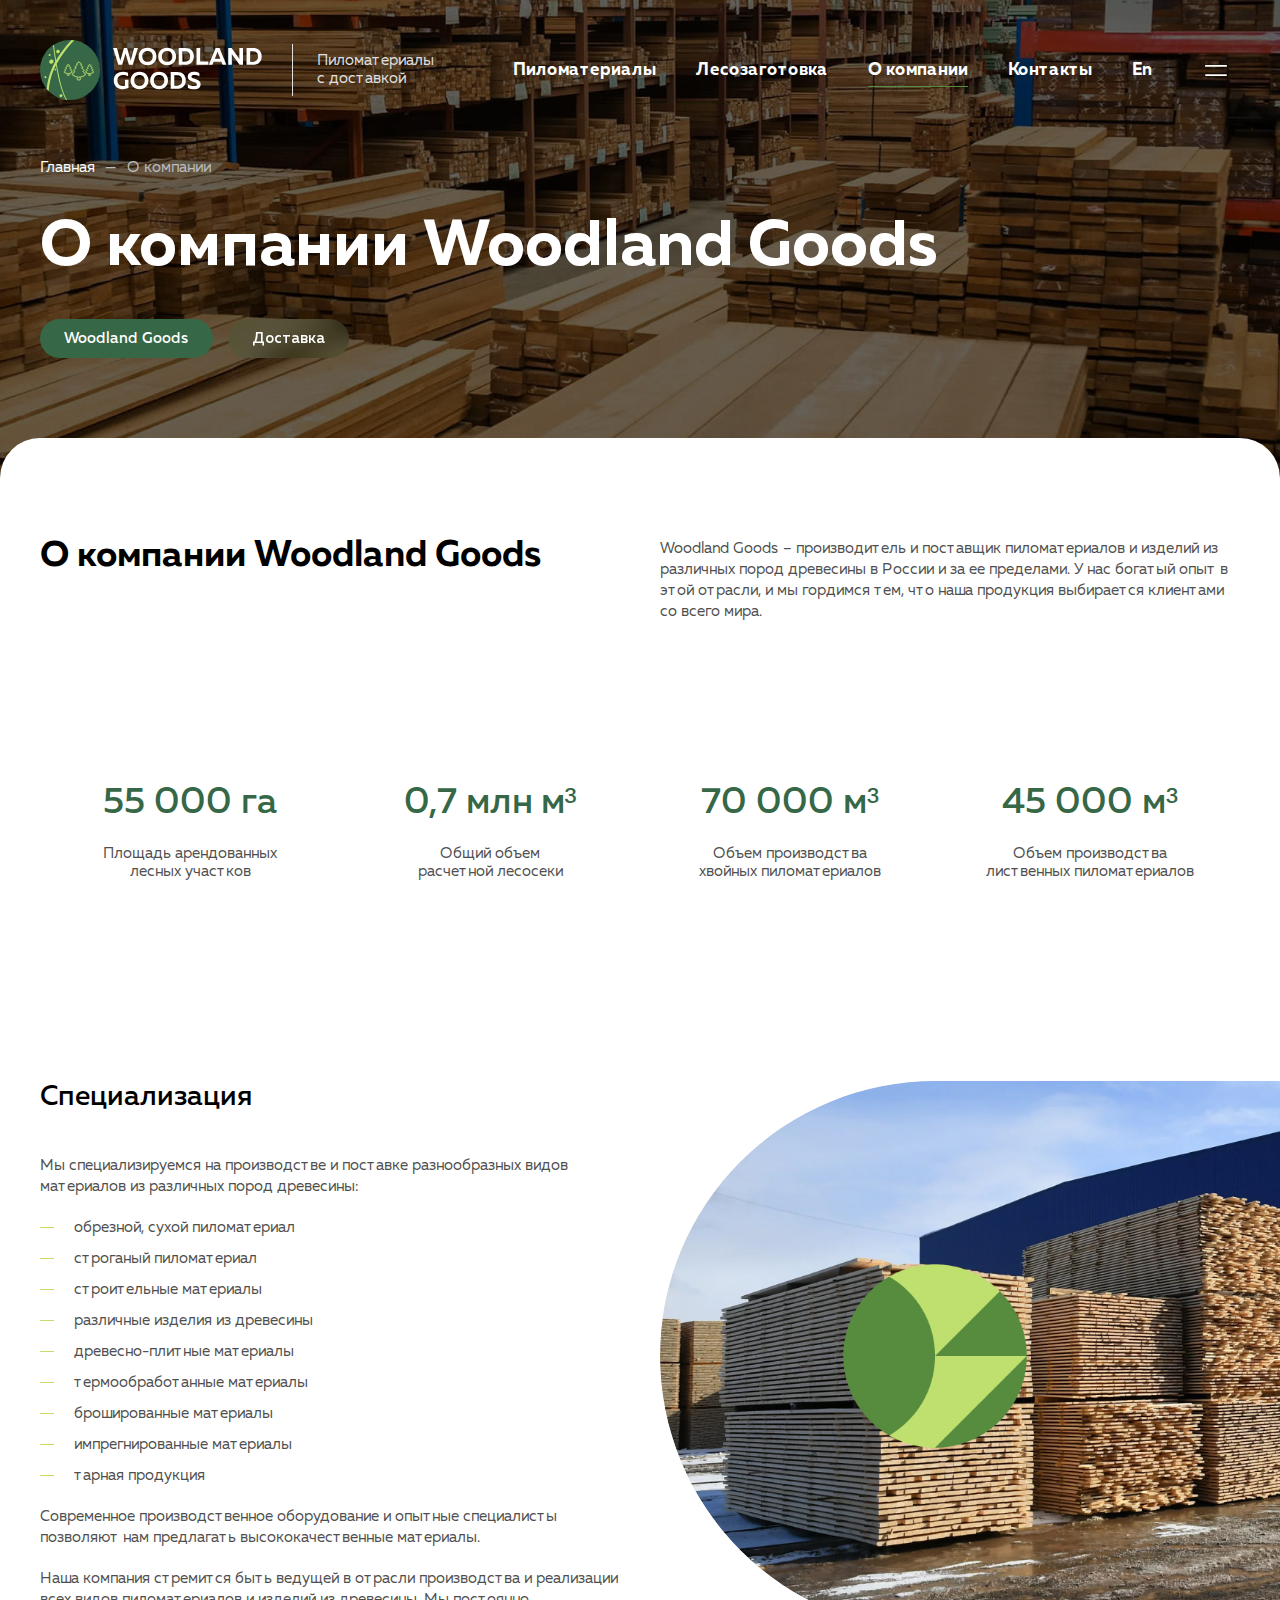
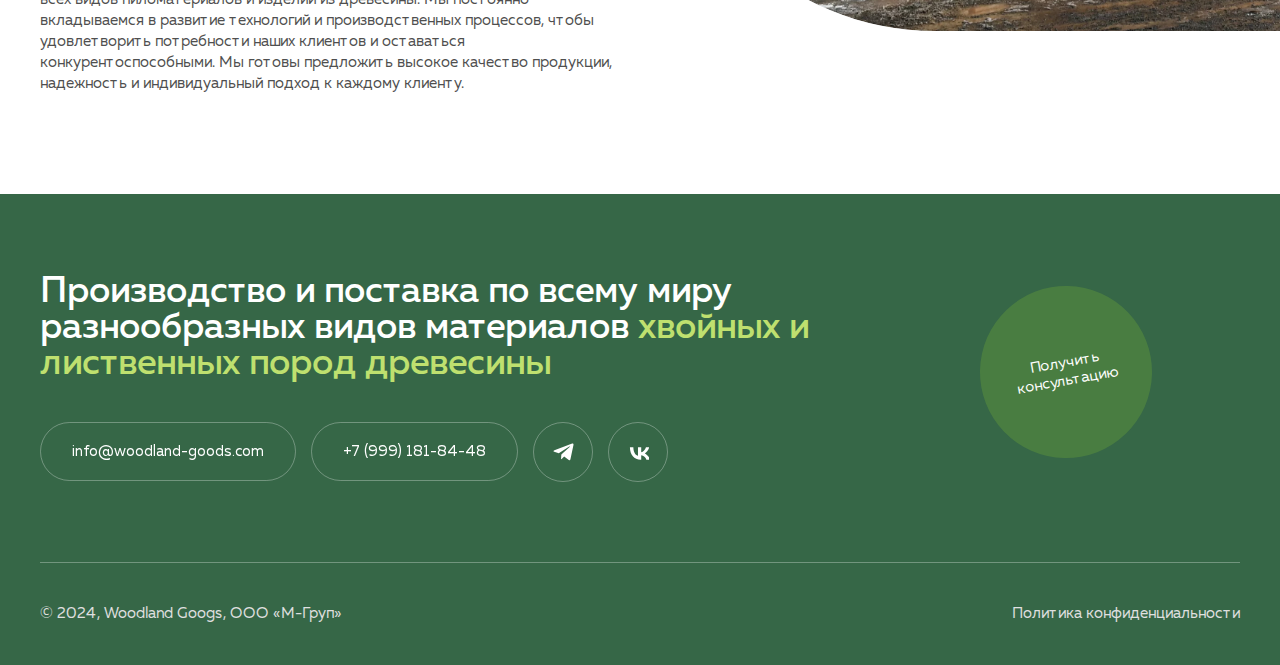
==== about.html @ 39398527 "Initial commit" ====
<!DOCTYPE html>
<html lang="ru">
	<head>
		<meta http-equiv="Content-Type" content="text/html; charset=utf-8">

		<!-- Adapting the page for mobile devices -->
		<meta name="viewport" content="width=device-width, initial-scale=1, maximum-scale=1">

		<!-- Prohibition of phone number recognition -->
		<meta name="format-detection" content="telephone=no">
		<meta name="SKYPE_TOOLBAR" content ="SKYPE_TOOLBAR_PARSER_COMPATIBLE">

		<!-- Page title -->
		<title>Заголовок страницы</title>

		<!-- Meta description -->
		<meta name="description" content="">

		<!-- Meta Keywords -->
		<meta name="keywords" content="">

		<!-- Changing the color of the mobile browser panel -->
		<meta name="msapplication-TileColor" content="#366747">
		<meta name="theme-color" content="#366747">

		<!-- Connecting style files -->
		<link rel="stylesheet" href="css/swiper-bundle.min.css" async>
		<link rel="stylesheet" href="css/swiper.css" async>
		<link rel="stylesheet" href="css/fancybox.css" async>
		<link rel="stylesheet" href="css/styles.css" async>

		<link rel="stylesheet" href="css/response_1899.css" media="print, (max-width: 1899px)" async>
		<link rel="stylesheet" href="css/response_1439.css" media="print, (max-width: 1439px)" async>
		<link rel="stylesheet" href="css/response_1279.css" media="print, (max-width: 1279px)" async>
		<link rel="stylesheet" href="css/response_1023.css" media="print, (max-width: 1023px)" async>
		<link rel="stylesheet" href="css/response_767.css" media="print, (max-width: 767px)" async>
		<link rel="stylesheet" href="css/response_479.css" media="(max-width: 479px)" async>
	</head>

	<body>
		<div class="wrap">
			<div class="main">
				<header>
					<div class="cont row">
						<a href="/" class="logo">
							<img src="images/logo.svg" alt="">
						</a>

						<div class="slogan">Пиломатериалы<br> с доставкой</div>

						<nav class="menu row">
							<div class="menu_item">
								<a href="/">Пиломатериалы</a>
							</div>

							<div class="menu_item">
								<a href="/">Лесозаготовка</a>
							</div>

							<div class="menu_item">
								<a class="active">О компании</a>
							</div>

							<div class="menu_item">
								<a href="/">Контакты</a>
							</div>
						</nav>

						<div class="langs">
							<a href="/">En</a>
						</div>

						<button class="menu_btn">
							<svg class="icon"><use xlink:href="images/sprite.svg#ic_menu"></use></svg>
						</button>
					</div>
				</header>


				<section class="sidebar_menu">
					<button class="close_btn">
						<svg class="icon"><use xlink:href="images/sprite.svg#ic_close"></use></svg>
					</button>

					<div class="scroll">
						<div class="links">
							<div><a class="active">Главная</a></div>

							<div><a href="/">Пиломатериалы</a></div>

							<div><a href="/">Лесозаготовка</a></div>

							<div><a href="/">О компании</a></div>

							<div><a href="/">Доставка</a></div>

							<div><a href="/">Контакты</a></div>
						</div>

						<div class="langs">
							<a href="/">En</a>
						</div>
					</div>
				</section>


				<section class="page_head">
					<div class="cont">
						<div class="breadcrumbs">
							<a href="/">Главная</a>

							<span class="sep">—</span>

							<span class="current">О компании</span>
						</div>

						<h1 class="page_title">О компании Woodland Goods </h1>

						<div class="links">
							<div class="swiper">
								<div class="swiper-wrapper">
									<div class="swiper-slide">
										<a class="active">Woodland Goods</a>
									</div>

									<div class="swiper-slide">
										<a href="/">Доставка</a>
									</div>
								</div>
							</div>
						</div>
					</div>

					<img src="images/tmp/bg_page_head3.jpg" alt="" class="bg" loading="lazy">
				</section>


				<section class="about_info block">
					<div class="cont">
						<div class="block_head">
							<div class="title small">О компании Woodland Goods</div>

							<div class="desc text_block big">
								<p>Woodland Goods – производитель и поставщик пиломатериалов и изделий из различных пород древесины  в России и за ее пределами. У нас богатый опыт в этой отрасли, и мы гордимся тем, что наша продукция выбирается клиентами со всего мира.</p>
							</div>
						</div>

						<div class="row">
							<div class="item">
								<div class="val">55 000 га</div>

								<div class="desc">Площадь арендованных<br> лесных участков</div>
							</div>

							<div class="item">
								<div class="val">0,7 млн м³</div>

								<div class="desc">Общий объем<br> расчетной лесосеки</div>
							</div>

							<div class="item">
								<div class="val">70 000 м³</div>

								<div class="desc">Объем производства<br> хвойных пиломатериалов</div>
							</div>

							<div class="item">
								<div class="val">45 000 м³</div>

								<div class="desc">Объем производства<br> лиственных пиломатериалов</div>
							</div>
						</div>
					</div>
				</section>


				<section class="specialization block">
					<div class="cont row">
						<div class="data">
							<div class="title">Специализация</div>

							<div class="text_block">
								<p>Мы специализируемся на производстве и поставке разнообразных видов материалов из различных пород древесины:</p>

								<ul>
									<li>обрезной, сухой пиломатериал</li>
									<li>строганый пиломатериал</li>
									<li>строительные материалы</li>
									<li>различные изделия из древесины</li>
									<li>древесно-плитные материалы</li>
									<li>термообработанные материалы</li>
									<li>брошированные материалы</li>
									<li>импрегнированные материалы</li>
									<li>тарная продукция</li>
								</ul>

								<p>Современное производственное оборудование и опытные специалисты позволяют нам предлагать высококачественные материалы.</p>

								<p>Наша компания стремится быть ведущей в отрасли производства и реализации всех видов пиломатериалов и изделий из древесины. Мы постоянно вкладываемся в развитие технологий и производственных процессов, чтобы удовлетворить потребности наших клиентов и оставаться конкурентоспособными. Мы готовы предложить высокое качество продукции, надежность и индивидуальный подход к каждому клиенту.</p>
							</div>
						</div>

						<div class="image">
							<img src="images/tmp/specialization_img.jpg" alt="" loading="lazy">
						</div>
					</div>
				</section>
			</div>


			<footer>
				<div class="cont row">
					<div class="data">
						<div class="title">Производство и поставка по всему миру разнообразных видов материалов <span>хвойных и лиственных пород древесины</span></div>

						<div class="contacts">
							<div class="email">
								<a href="mailto:info@woodland-goods.com">info@woodland-goods.com</a>
							</div>

							<div class="phone">
								<a href="tel:+7 (999) 181-84-48">+7 (999) 181-84-48</a>
							</div>

							<div class="socials">
								<a href="/" target="_blank" rel="noopener nofollow">
									<svg class="icon"><use xlink:href="images/sprite.svg#ic_telegram"></use></svg>
								</a>

								<a href="/" target="_blank" rel="noopener nofollow">
									<svg class="icon"><use xlink:href="images/sprite.svg#ic_vk"></use></svg>
								</a>
							</div>
						</div>
					</div>

					<button class="consult_btn">Получить<br> консультацию</button>

					<div class="bottom">
						<div class="copyright">&copy; 2024, Woodland Googs, ООО «М-Груп»</div>

						<div class="privacy_policy_link">
							<a href="/">Политика конфиденциальности</a>
						</div>
					</div>
				</div>
			</footer>


			<div class="overlay"></div>
		</div>


		<!-- Connecting javascript files -->
		<script src="js/jquery-3.6.3.min.js"></script>
		<script src="js/functions.js"></script>
		<script src="js/swiper-bundle.min.js"></script>
		<script src="js/fancybox.js"></script>
		<script src="js/imask.js"></script>
		<script src="js/scripts.js"></script>
	</body>
</html>
---- css/styles.css ----
/*-----------
    Fonts
-----------*/
@font-face
{
    font-family: 'Muller';
    font-weight: normal;
    font-style: normal;

    font-display: swap;
    src: url('../fonts/MullerRegular.woff2') format('woff2'),
    url('../fonts/MullerRegular.woff') format('woff'),
    url('../fonts/MullerRegular.ttf') format('truetype');
}

@font-face
{
    font-family: 'Muller';
    font-weight: 500;
    font-style: normal;

    font-display: swap;
    src: url('../fonts/MullerMedium.woff2') format('woff2'),
    url('../fonts/MullerMedium.woff') format('woff'),
    url('../fonts/MullerMedium.ttf') format('truetype');
}

@font-face
{
    font-family: 'Muller';
    font-weight: 700;
    font-style: normal;

    font-display: swap;
    src: url('../fonts/MullerBold.woff2') format('woff2'),
    url('../fonts/MullerBold.woff') format('woff'),
    url('../fonts/MullerBold.ttf') format('truetype');
}



/*------------------
    Reset styles
------------------*/
*
{
    box-sizing: border-box;
    margin: 0;
    padding: 0;

    scroll-margin-top: 24px;
}

*:before,
*:after
{
    box-sizing: border-box;
}

html
{
    -webkit-font-smoothing: antialiased;
    -moz-osx-font-smoothing: grayscale;
        -ms-text-size-adjust: 100%;
    -webkit-text-size-adjust: 100%;
}

body
{
    margin: 0;

    overscroll-behavior: none;
    -webkit-tap-highlight-color: transparent;
    -webkit-overflow-scrolling: touch;
    text-rendering: optimizeLegibility;
    text-decoration-skip: objects;
}

img
{
    border-style: none;
}

textarea
{
    overflow: auto;
}

input,
textarea,
input:active,
textarea:active,
button
{
    margin: 0;

    -webkit-border-radius: 0;
            border-radius: 0;
         outline: none transparent !important;
    box-shadow: none;

    -webkit-appearance: none;
            appearance: none;
    -moz-outline: none !important;
}

input::-webkit-outer-spin-button,
input::-webkit-inner-spin-button
{
    margin: 0;

    -webkit-appearance: none;
}

input[type=number]
{
    -moz-appearance: textfield;
}

:focus
{
    outline: 0;
}

:hover,
:active
{
    -webkit-tap-highlight-color: rgba(0, 0, 0, 0);
    -webkit-touch-callout: none;
}


::-ms-clear
{
    display: none;
}



/*-------------------
    Global styles
-------------------*/
:root
{
    --bg: #fff;
    --scroll_width: 17px;
    --text_color: #000;
    --font_size: 18px;
    --font_size_title: 50px;
    --font_family: 'Muller', 'Arial', sans-serif;
}


::selection
{
    color: #fff;
    background: #366747;
}

::-moz-selection
{
    color: #fff;
    background: #366747;
}


.clear
{
    clear: both;
}

.left
{
    float: left;
}

.right
{
    float: right;
}



html
{
    height: 100%;
    min-height: -moz-available;
    min-height: -webkit-fill-available;
    min-height:         fill-available;
}

html.custom_scroll ::-webkit-scrollbar
{
    width: 10px;
    height: 10px;

    background-color: var(--bg);
}

html.custom_scroll ::-webkit-scrollbar-thumb
{
    background-color: #366747;
}


body
{
    font: var(--font_size) var(--font_family);

    height: 100%;
    min-height: -moz-available;
    min-height: -webkit-fill-available;
    min-height:         fill-available;

    color: var(--text_color);
}

body.lock
{
    overflow: hidden;

    padding-right: var(--scroll_width);
}


button
{
    font-family: inherit;
    font-size: inherit;
    font-weight: inherit;
    line-height: inherit;

    display: inline-block;

    cursor: pointer;
    vertical-align: top;

    color: inherit;
    border: none;
    background: none;
}


.wrap
{
    position: relative;
    z-index: 9;

    display: flex;
    overflow: clip;
    flex-direction: column;

    min-width: 375px;
    min-height: 100%;

    background: var(--bg);
}


.main
{
    display: flex;
    flex: 1 0 auto;
    flex-direction: column;
}


.cont
{
    width: 100%;
    max-width: 1920px;
    margin: 0 auto;
    padding: 0 120px;
}


.row
{
    display: flex;
    align-content: flex-start;
    align-items: flex-start;
    flex-wrap: wrap;
    justify-content: flex-start;
}



.block
{
    margin-bottom: 150px;
}



.modal_btn > *
{
    pointer-events: none;
}



.overlay
{
    position: fixed;
    z-index: 100;
    top: 0;
    left: 0;

    display: none;

    width: 100%;
    height: 100%;

    background: rgba(0, 0, 0, .60);
}



/*----------
    Tabs
----------*/
.tabs
{
    display: flex;
    align-content: stretch;
    align-items: stretch;
    flex-wrap: wrap;
    justify-content: flex-start;

    padding: 5px;

    border: 1px solid rgba(54, 103, 71, .20);
    border-radius: 50px;
}


.tabs .btn
{
    font-weight: 500;

    position: relative;

    display: block;

    padding: 11px 17px 9px;

    transition: .2s linear;

    color: #366747;
    border-radius: 50px;

            backdrop-filter: blur(10px);
    -webkit-backdrop-filter: blur(10px);
}


.tabs .btn + .btn
{
    margin-left: 5px;
}


.tabs .btn:hover,
.tabs .btn.active
{
    color: #fff;
    background: #366747;
}


.tab_content
{
    position: relative;

    visibility: hidden;
    overflow: hidden;

    height: 0;

    pointer-events: none;

    opacity: 0;
}

.tab_content.active
{
    visibility: visible;
    overflow: visible;

    height: auto;

    transition: opacity .5s linear;
    pointer-events: auto;

    opacity: 1;
}



/*------------
    Header
------------*/
header
{
    position: absolute;
    z-index: 9;
    top: 0;
    left: 0;

    width: 100%;
    padding: 60px 0;

    color: #fff;
}


header .cont
{
    align-content: center;
    align-items: center;
    justify-content: space-between;
}



header .logo
{
    display: block;

    text-decoration: none;

    color: currentColor;
}


header .logo img
{
    display: block;
}



header .slogan
{
    line-height: 120%;

    margin-right: auto;
    margin-left: 30px;
    padding: 8px 0 8px 30px;

    color: #e0e0e0;
    border-left: 1px solid #e0e0e0;
}



header .menu
{
    margin-left: auto;
}


header .menu_item + .menu_item
{
    margin-left: 50px;
}


header .menu_item > a
{
    font-size: 20px;
    font-weight: 700;

    position: relative;

    display: block;

    padding: 8px 0;

    text-decoration: none;

    color: currentColor;
}


header .menu_item > a:after
{
    position: absolute;
    bottom: 0;
    left: 0;

    width: 100%;
    height: 1px;

    content: '';
    transition: .2s linear;

    opacity: 0;
    background: #578c3e;
}


header .menu_item > a:hover:after,
header .menu_item > a.active:after
{
    opacity: 1;
}



header .langs
{
    font-size: 20px;
    font-weight: 700;

    margin-left: 40px;
}


header .langs a
{
    position: relative;

    display: inline-block;

    padding: 8px 0;

    vertical-align: top;
    text-decoration: none;

    color: currentColor;
}


header .langs a:after
{
    position: absolute;
    bottom: 0;
    left: 0;

    width: 100%;
    height: 1px;

    content: '';
    transition: .2s linear;

    opacity: 0;
    background: #578c3e;
}


header .langs a:hover:after
{
    opacity: 1;
}



header .menu_btn
{
    display: flex;
    align-content: center;
    align-items: center;
    flex-wrap: wrap;
    justify-content: center;

    width: 60px;
    height: 60px;
    margin-left: 40px;

    transition: border-color .2s linear;

    border: 1px solid transparent;
    border-radius: 50%;
}


header .menu_btn .icon
{
    display: block;

    width: 24px;
    height: 12px;
}


header .menu_btn:hover
{
    border-color: #578c3e;
}



/*------------------
    Sidebar menu
------------------*/
.sidebar_menu
{
    position: fixed;
    z-index: 101;
    top: 0;
    left: 100%;

    width: 667px;
    max-width: 100%;
    height: 100%;
    min-height: -moz-available;
    min-height: -webkit-fill-available;
    min-height:         fill-available;

    transition: transform .3s linear;

    background: #000;
    background: rgba(54, 103, 71, .85);

            backdrop-filter: blur(10px);
    -webkit-backdrop-filter: blur(10px);
}


.sidebar_menu.show
{
    transform: translateX(-100%);
}


.sidebar_menu .close_btn
{
    position: absolute;
    z-index: 5;
    top: 65px;
    right: 120px;

    display: flex;
    align-content: center;
    align-items: center;
    flex-wrap: wrap;
    justify-content: center;

    width: 60px;
    height: 60px;

    color: #fff;
    border: 1px solid rgba(255, 255, 255, .80);
    border-radius: 50%;
}


.sidebar_menu .close_btn .icon
{
    display: block;

    width: 18px;
    height: 18px;
}


.sidebar_menu .scroll
{
    position: relative;
    z-index: 1;

    overflow: auto;

    height: 100%;
    min-height: -moz-available;
    min-height: -webkit-fill-available;
    min-height:         fill-available;
    padding: 253px 100px 100px;

    overscroll-behavior-y: contain;
}


.sidebar_menu .scroll > *
{
    width: 100%;
}


.sidebar_menu .links > * + *
{
    margin-top: 50px;
}


.sidebar_menu .links a
{
    font-size: var(--font_size_title);
    font-weight: 500;
    line-height: normal;

    display: inline-block;

    transition: color .2s linear;
    vertical-align: top;
    text-decoration: none;

    color: #fff;
}


.sidebar_menu .links a:hover,
.sidebar_menu .links a.active
{
    color: rgba(255, 255, 255, .30);
}



.sidebar_menu .langs
{
    display: none;

    margin-top: 30px;
}


.sidebar_menu .langs a
{
    font-size: 28px;
    font-weight: 500;
    line-height: normal;

    display: inline-block;

    transition: color .2s linear;
    vertical-align: top;
    text-decoration: none;

    color: #fff;
}


.sidebar_menu .langs a:hover,
.sidebar_menu .langs a.active
{
    color: rgba(255, 255, 255, .30);
}



/*---------------
    Page head
---------------*/
.page_head
{
    position: relative;

    min-height: 644px;
    margin-bottom: 80px;
    padding: 240px 0 144px;

    color: #fff;
    background: #ddd;
}


.page_head:after
{
    position: absolute;
    z-index: 5;
    bottom: 0;
    left: 0;

    width: 100%;
    height: 50px;

    content: '';
    pointer-events: none;

    border-radius: 60px 60px 0 0;
    background: var(--bg);
}


.page_head:before
{
    position: absolute;
    z-index: 2;
    top: 0;
    left: 0;

    display: block;

    width: 100%;
    height: 100%;

    content: '';
    pointer-events: none;

    background: rgba(0, 0, 0, .60);

    object-fit: cover;
}


.page_head .bg
{
    position: absolute;
    z-index: 1;
    top: 0;
    left: 0;

    display: block;

    width: 100%;
    height: 100%;

    pointer-events: none;

    object-fit: cover;
}


.page_head .cont
{
    position: relative;
    z-index: 3;
}



.breadcrumbs
{
    font-size: 20px;

    margin-bottom: 40px;

    color: #bdbdbd;
}


.breadcrumbs a
{
    text-decoration: none;

    color: #fff;
}


.breadcrumbs .sep
{
    display: inline-block;

    margin: 0 6px;

    vertical-align: top;
}



.page_title
{
    font-size: 90px;
    font-weight: 700;
    line-height: normal;

    display: block;
}



.page_head .links
{
    margin-top: 60px;
}


.page_head .links .swiper
{
    overflow: visible !important;
}


.page_head .links .swiper-slide
{
    width: auto;
}


.page_head .links a
{
    font-size: 20px;
    font-weight: 500;

    display: block;

    padding: 15px 25px;

    transition: background .2s linear;
    text-decoration: none;

    color: currentColor;
    color: #fff;
    border-radius: 50px;
    background: rgba(54, 103, 71, .20);

            backdrop-filter: blur(10px);
    -webkit-backdrop-filter: blur(10px);
}


.page_head .links a:hover,
.page_head .links a.active
{
    background: #366747;
}



/*----------------
    Block head
----------------*/
.block_head
{
    display: flex;
    align-content: flex-start;
    align-items: flex-start;
    flex-wrap: wrap;
    justify-content: space-between;

    margin-bottom: 96px;
}


.block_head .label
{
    width: 100%;
    margin-bottom: 30px;
}


.block_head .label span
{
    font-size: 16px;

    display: inline-block;

    padding: 11px 17px 9px;

    vertical-align: top;

    color: #366747;
    border: 1px solid rgba(54, 103, 71, .20);
    border-radius: 50px;

            backdrop-filter: blur(10px);
    -webkit-backdrop-filter: blur(10px);
}


.block_head .title
{
    font-size: var(--font_size_title);
    font-weight: 700;
    line-height: normal;

    display: block;

    width: 972px;
    max-width: 100%;
}

.block_head .title.small
{
    width: calc(100% - 900px);
}


.block_head .desc
{
    line-height: 140%;

    width: 533px;
    max-width: 100%;
    max-width: 100%;

    color: #4f4f4f;
}

.block_head .desc.big
{
    width: 820px;
}


.block_head .desc a
{
    line-height: 120%;

    display: flex;
    align-content: center;
    align-items: center;
    flex-wrap: wrap;
    justify-content: flex-start;

    transition: color .2s linear;
    text-decoration: none;

    color: #578c3e;
}


.block_head .desc a .icon
{
    display: block;

    width: 8px;
    height: 13px;
    margin-left: 12px;

    transition: transform .2s linear;
}


.block_head .desc a:hover
{
    color: #366747;
}


.block_head .desc a:hover .icon
{
    transform: scale(1.40);
}



/*------------------
    Form elements
------------------*/
.form
{
    --form_border_color: #fff;
    --form_focus_color: #fff;
    --form_error_color: red;
    --form_border_radius: 15px;
    --form_bg_color: #fff;
    --form_placeholder_color: #828282;
}


.form ::-webkit-input-placeholder
{
    color: var(--form_placeholder_color);
}

.form :-moz-placeholder
{
    color: var(--form_placeholder_color);
}

.form ::-moz-placeholder
{
    opacity: 1;
    color: var(--form_placeholder_color);
}

.form :-ms-input-placeholder
{
    color: var(--form_placeholder_color);
}


.form .columns
{
    display: flex;
    align-content: flex-start;
    align-items: flex-start;
    flex-wrap: wrap;
    justify-content: flex-start;

    margin-left: calc(var(--form_columns_offset) * -1);

    --form_columns_offset: 30px;
}

.form .columns > *
{
    width: calc(50% - var(--form_columns_offset));
    margin-left: var(--form_columns_offset);
}


.form .line
{
    margin-bottom: 35px;
}


.form .label
{
    line-height: 140%;

    position: absolute;
    top: 0;
    left: 0;

    display: flex;
    align-content: center;
    align-items: center;
    flex-wrap: wrap;
    justify-content: flex-start;

    height: 65px;
    padding: 0 30px;

    transition: height .2s linear;
    pointer-events: none;

    color: var(--form_placeholder_color);
}

.form .input:focus ~ .label,
.form .input.active ~ .label
{
    height: 36px;
}


.form .field
{
    position: relative;
}


.form .input
{
    font-family: var(--font_family);
    font-size: var(--font_size);

    display: block;

    width: 100%;
    height: 65px;
    padding: 25px 29px 0;

    transition: border-color .2s linear;

    color: var(--text_color);
    border: 1px solid var(--form_border_color);
    border-radius: var(--form_border_radius);
    background: var(--form_bg_color);
}

.form .input:-webkit-autofill
{
    -webkit-box-shadow: inset 0 0 0 50px var(--form_bg_color) !important;
}


.form .input:focus
{
    border-color: var(--form_focus_color);
}


.form .error
{
    border-color: var(--form_error_color);
}


.form .checkbox
{
    font-size: 14px;
    line-height: 140%;

    position: relative;

    display: flex;
    align-content: center;
    align-items: center;
    flex-wrap: wrap;
    justify-content: flex-start;

    min-height: 22px;
    padding-left: 32px;

    cursor: pointer;

    color: #4f4f4f;
}


.form .checkbox input
{
    display: none;
}


.form .checkbox .check
{
    position: absolute;
    top: 0;
    left: 0;

    display: flex;
    align-content: center;
    align-items: center;
    flex-wrap: wrap;
    justify-content: center;

    width: 22px;
    height: 22px;

    color: #578c3e;
    border: 1px solid rgba(87, 140, 62, .30);
    border-radius: 4px;
    background: #fff;
}


.form .checkbox .check svg
{
    display: block;

    width: 12px;
    height: 8px;

    content: '';
    transition: opacity .2s linear;

    opacity: 0;
}


.form .checkbox a
{
    text-decoration: none;

    color: #366747;
}


.form .checkbox input:checked ~ .check svg
{
    opacity: 1;
}


.form .submit
{
    display: flex;
    align-content: flex-start;
    align-items: flex-start;
    flex-wrap: wrap;
    justify-content: space-between;
}


.form .submit .agree
{
    align-self: center;

    width: calc(50% - 15px);
}


.form .submit_btn
{
    line-height: 140%;

    display: block;

    width: calc(50% - 15px);
    padding: 20px;

    color: #fff;
    border-radius: 50px;
    background: #366747;
}



/*----------------
    Typography
----------------*/
.text_block
{
    font-size: var(--font_size);
    line-height: 140%;

    color: #4f4f4f;
}


.text_block > *
{
    margin-bottom: 20px;
}


.text_block > :last-child
{
    margin-bottom: 0 !important;
}

.text_block > :first-child
{
    margin-top: 0 !important;
}


.text_block img
{
    display: block;

    max-width: 100%;
}


.text_block ul li
{
    position: relative;

    display: block;
    overflow: hidden;

    padding-left: 34px;

    list-style-type: none;
}


.text_block ul li + li
{
    margin-top: 12px;
}


.text_block ul li:before
{
    position: absolute;
    top: 11px;
    left: 0;

    display: block;

    width: 14px;
    height: 1px;

    content: '';

    background: #bfe06f;
}



/*-----------------
    Main slider
-----------------*/
.main_slider
{
    position: relative;

    margin-bottom: 80px;

    background: #ddd;
}


.main_slider:after
{
    position: absolute;
    z-index: 5;
    bottom: 0;
    left: 0;

    width: 100%;
    height: 50px;

    content: '';
    pointer-events: none;

    border-radius: 60px 60px 0 0;
    background: var(--bg);
}


.main_slider .swiper.main .swiper-slide
{
    position: relative;
    z-index: 1;
}


.main_slider .swiper.main .swiper-slide.active
{
    z-index: 3;

    pointer-events: auto;
}


.main_slider .swiper.main .swiper-slide:after
{
    position: absolute;
    z-index: 2;
    top: 0;
    left: 0;

    display: block;

    width: 100%;
    height: 100%;

    content: '';
    pointer-events: none;

    background: rgba(0, 0, 0, .60);

    object-fit: cover;
}


.main_slider .swiper.main .bg
{
    position: absolute;
    z-index: 1;
    top: 0;
    left: 0;

    display: block;

    width: 100%;
    height: 100%;

    pointer-events: none;

    object-fit: cover;
}


.main_slider .swiper.main .cont
{
    position: relative;
    z-index: 3;

    display: flex;
    align-content: center;
    align-items: center;
    flex-wrap: wrap;
    justify-content: space-between;

    height: 100vh;
    min-height: 850px;
    padding-top: 190px;
    padding-bottom: 190px;

    color: #fff;
}


.main_slider .swiper.main .title
{
    font-size: 90px;
    font-weight: 700;

    width: 1004px;
    max-width: 100%;
}


.main_slider .swiper.main .info
{
    position: relative;
    top: 55px;

    display: flex;
    align-content: flex-end;
    align-items: flex-end;
    flex-wrap: wrap;
    justify-content: flex-end;

    width: 250px;
    height: 250px;
    padding: 40px 30px;

    transition: transform .4s linear;

    background: #366747;
}


.main_slider .swiper.main .info:hover
{
    transform: scale(1.04);
}


.main_slider .swiper.main .img
{
    position: absolute;
    top: -90px;
    left: -90px;

    display: block;

    width: 250px;
    height: 250px;

    pointer-events: none;

    border-radius: 50%;
}


.main_slider .swiper.main .link
{
    display: flex;
}


.main_slider .swiper.main .link a
{
    line-height: 120%;

    display: flex;
    align-content: center;
    align-items: center;
    flex-wrap: wrap;
    justify-content: flex-start;

    margin-left: auto;

    transition: transform .4s linear;
    text-decoration: none;

    color: currentColor;
}


.main_slider .swiper.main .link .icon
{
    display: block;

    width: 11px;
    height: 18px;
    margin-left: 12px;
}


.main_slider .swiper.main .info:hover .link a
{
    transform: scale(1.12);
}


.main_slider .btns
{
    position: absolute;
    z-index: 3;
    bottom: 170px;
    left: 0;

    width: 100%;
}


.main_slider .btns .swiper
{
    overflow: visible !important;
}


.main_slider .btns .swiper-slide
{
    width: auto;
}


.main_slider .btns .btn
{
    font-size: 20px;
    font-weight: 500;

    display: block;

    padding: 15px 25px;

    transition: background .2s linear;

    color: #fff;
    border-radius: 50px;
    background: rgba(54, 103, 71, .20);

            backdrop-filter: blur(10px);
    -webkit-backdrop-filter: blur(10px);
}


.main_slider .btns .btn:hover,
.main_slider .btns .swiper-slide-thumb-active .btn
{
    background: #366747;
}



/*----------------
    About info
----------------*/
.about_info .row
{
    align-content: stretch;
    align-items: stretch;

    margin-bottom: -30px;
    padding-top: 29px;
}


.about_info .row > *
{
    width: 25%;
    margin-bottom: 30px;
}


.about_info .item
{
    line-height: 120%;

    padding: 164px 80px;

    text-align: center;

    color: #4f4f4f;
}


.about_info .item .val
{
    font-size: var(--font_size_title);
    font-weight: 500;
    line-height: 120%;

    margin-bottom: 20px;

    color: #366747;
}



/*-----------
    Video
-----------*/
.video .link
{
    position: relative;

    display: block;

    text-decoration: none;

    color: currentColor;
}


.video .link .thumb
{
    position: relative;

    overflow: hidden;

    padding-bottom: 52.380%;

    border-radius: 30px;
    background: #ddd;
}


.video .link .thumb:after
{
    position: absolute;
    z-index: 2;
    top: 0;
    left: 0;

    display: block;

    width: 100%;
    height: 100%;

    content: '';
    pointer-events: none;

    border-radius: inherit;
    background: rgba(0, 0, 0, .60);

    object-fit: cover;
}


.video .link .thumb img
{
    position: absolute;
    z-index: 1;
    top: 0;
    left: 0;

    display: block;

    width: 100%;
    height: 100%;

    border-radius: inherit;

    object-fit: cover;
}


.video .link .thumb .icon
{
    position: absolute;
    z-index: 3;

    display: flex;
    align-content: center;
    align-items: center;
    flex-wrap: wrap;
    justify-content: center;

    width: 200px;
    height: 200px;
    margin: auto;
    padding-left: 9px;

    transition: .2s linear;

    color: rgba(255, 255, 255, .60);
    border: 1px solid;
    border-radius: 50%;

    inset: 0;
}


.video .link .thumb .icon svg
{
    display: block;

    width: 50px;
    height: 50px;

    transition: .2s linear;

    color: #bdbdbd;
}


.video .link .thumb .icon svg + svg
{
    position: absolute;
    z-index: 2;
    top: 0;
    right: 0;
    bottom: 0;
    left: 9px;

    margin: auto;

    opacity: 0;
    color: #bfe06f;
}


.video .link:hover .thumb .icon
{
    border-color: #366747;
    background: #366747;
}


.video .link:hover .thumb .icon svg
{
    width: 70px;
    height: 70pX;

    opacity: 0;
}

.video .link:hover .thumb .icon svg + svg
{
    opacity: 1;
}



/*--------------
    Services
--------------*/
.services .row
{
    align-content: stretch;
    align-items: stretch;

    margin-bottom: -40px;
    margin-left: -40px;
}


.services .row > *
{
    width: calc(33.333% - 40px);
    margin-bottom: 40px;
    margin-left: 40px;
}


.services .service
{
    position: relative;

    display: block;

    height: 320px;
    padding: 40px;

    transition: .2s linear;
    text-decoration: none;

    color: currentColor;
    border-radius: 30px;
}


.services .service:before
{
    position: absolute;
    z-index: 1;
    top: 50%;
    left: 50%;

    width: 100%;
    height: 100%;

    content: '';
    transition: .2s linear;
    transform: translate(-50%, -50%);

    border-radius: inherit;
    background: #f3f3f3;
}


.services .service > *
{
    position: relative;
    z-index: 2;
}


.services .service .icon
{
    position: relative;

    overflow: hidden;

    width: 100px;
    height: 100px;
    margin-bottom: 72px;

    transition: .2s linear;

    border-radius: 50%;
}


.services .service .icon img
{
    position: absolute;
    z-index: 1;
    top: 0;
    left: 0;

    display: block;

    width: 100%;
    height: 100%;

    border-radius: inherit;

    object-fit: cover;
}


.services .service .name
{
    font-size: 28px;
    font-weight: 500;
    line-height: 120%;
}


.services .service .name span
{
    display: block;

    transition: color .2s linear;

    color: #578c3e;
}


.services .service .desc
{
    line-height: 140%;

    position: absolute;
    bottom: 0;
    left: 0;

    visibility: hidden;
    overflow: hidden;

    width: 460px;
    max-width: 100%;
    padding: 10px;

    transition: .2s linear;
    transform: translate(20px, 20px);
    pointer-events: none;

    opacity: 0;
    color: #f2f2f2;
}


.services .service:hover
{
    padding: 10px;

    color: #fff;
}


.services .service:hover:before
{
    width: calc(100% + 60px);
    height: calc(100% + 60px);

    background: #366747;
    box-shadow: 0 4px 30px 0 rgba(0, 0, 0, .25);
}


.services .service:hover .icon
{
    width: 60px;
    height: 60px;
    margin-bottom: 40px;
}


.services .service:hover .name span
{
    color: #bfe06f;
}


.services .service:hover .desc
{
    visibility: visible;

    transform: none;
    pointer-events: none;

    opacity: 1;
}



/*------------------
    Service info
------------------*/
.service_info .row
{
    justify-content: space-between;

    padding-top: 4px;
}


.service_info .params
{
    align-self: center;

    width: 665px;
    max-width: 100%;
}


.service_info .params .title
{
    font-size: 34px;
    font-weight: 500;
    line-height: 120%;

    margin-bottom: 60px;
}


.service_info .params .items > *
{
    font-size: 22px;
    line-height: 140%;

    position: relative;

    display: flex;
    align-content: center;
    align-items: center;
    flex-wrap: wrap;
    justify-content: flex-start;

    min-height: 50px;
    padding-left: 80px;

    color: #333;
}


.service_info .params .items > * + *
{
    margin-top: 50px;
}


.service_info .params .icon
{
    position: absolute;
    top: 0;
    bottom: 0;
    left: 0;

    display: flex;
    align-content: center;
    align-items: center;
    flex-wrap: wrap;
    justify-content: center;

    width: 50px;
    height: 50px;
    margin: auto 0;

    color: #578c3e;
    border: 1px solid rgba(87, 140, 62, .30);
    border-radius: 50%;
    background: #fff;
}


.service_info .params .icon svg
{
    display: block;

    width: 20px;
    height: 14px;
}


.service_info .image
{
    position: relative;

    overflow: hidden;

    width: 960px;
    height: 750px;
    margin-right: -120px;

    border-radius: 400px 0 0 400px;
    background: #ddd;
}


.service_info .image img
{
    position: absolute;
    z-index: 1;
    top: 0;
    left: 0;

    display: block;

    width: 100%;
    height: 100%;

    border-radius: inherit;

    object-fit: cover;
    object-position: 0 50%;
}



/*--------------
    Products
--------------*/
.products .head
{
    display: flex;
    align-content: center;
    align-items: center;
    flex-wrap: wrap;
    justify-content: space-between;

    margin-bottom: 48px;
}


.products .head .title
{
    font-size: 40px;
    font-weight: 700;
    line-height: normal;

    display: block;
}


.products .swiper
{
    overflow: visible !important;
}


.products .swiper-slide
{
    width: 390px;
}


.products .product
{
    position: relative;

    display: block;

    text-decoration: none;

    color: currentColor;
}


.products .product .grade
{
    font-size: 16px;

    position: absolute;
    z-index: 3;
    top: 30px;
    left: 30px;

    padding: 15px 20px;

    color: #fff;
    border-radius: 50px;
    background: #578c3e;

            backdrop-filter: blur(10px);
    -webkit-backdrop-filter: blur(10px);
}


.products .product .thumb
{
    position: relative;

    overflow: hidden;

    padding-bottom: 100%;

    transition: transform .2s linear;

    border-radius: 30px;
    background: #ddd;
}


.products .product .thumb img
{
    position: absolute;
    z-index: 1;
    top: 0;
    left: 0;

    display: block;

    width: 100%;
    height: 100%;

    border-radius: inherit;

    object-fit: cover;
}


.products .product:hover .thumb
{
    transform: scale(1.06);
}



/*--------------------
    Specialization
--------------------*/
.specialization .row
{
    justify-content: space-between;
}


.specialization .data
{
    width: 713px;
    max-width: 100%;
}


.specialization .data .title
{
    font-size: 34px;
    font-weight: 500;
    line-height: 120%;

    margin-bottom: 60px;
}


.specialization .image
{
    position: relative;

    overflow: hidden;

    width: 960px;
    height: 750px;
    margin-right: -120px;

    border-radius: 400px 0 0 400px;
    background: #ddd;
}


.specialization .image img
{
    position: absolute;
    z-index: 1;
    top: 0;
    left: 0;

    display: block;

    width: 100%;
    height: 100%;

    border-radius: inherit;

    object-fit: cover;
    object-position: 0 50%;
}



/*-------------------
    Delivery info
-------------------*/
.delivery_info .row
{
    justify-content: space-between;

    padding-top: 34px;
}


.delivery_info .data
{
    width: 713px;
    max-width: 100%;
}


.delivery_info .data .title
{
    font-size: 34px;
    font-weight: 500;
    line-height: 120%;

    margin-bottom: 60px;
}


.delivery_info .image
{
    position: relative;

    overflow: hidden;

    width: 960px;
    height: 750px;
    margin-right: -120px;

    border-radius: 400px 0 0 400px;
    background: #ddd;
}


.delivery_info .image img
{
    position: absolute;
    z-index: 1;
    top: 0;
    left: 0;

    display: block;

    width: 100%;
    height: 100%;

    border-radius: inherit;

    object-fit: cover;
    object-position: 0 50%;
}



/*---------------
    Transport
---------------*/
.transport .row
{
    align-content: stretch;
    align-items: stretch;

    margin-bottom: -40px;
    margin-left: -40px;
}


.transport .row > *
{
    width: calc(33.333% - 40px);
    margin-bottom: 40px;
    margin-left: 40px;
}


.transport .item
{
    position: relative;

    border-radius: 30px;
}


.transport .item:before
{
    position: absolute;
    z-index: 1;
    top: 0;
    left: 0;

    width: 100%;
    height: 100%;

    content: '';
    transition: transform .2s linear;
    pointer-events: none;

    border-radius: 30px;
    background: #f3f3f3;
}


.transport .item > *
{
    position: relative;
    z-index: 2;
}


.transport .item .thumb
{
    position: relative;

    overflow: hidden;

    padding-bottom: 67.542%;

    transition: transform .2s linear;

    border-radius: 30px 30px 0 0;
    background: #ddd;
}


.transport .item .thumb img
{
    position: absolute;
    z-index: 1;
    top: 0;
    left: 0;

    display: block;

    width: 100%;
    height: 100%;

    object-fit: cover;
}


.transport .item .info
{
    padding: 40px 27px 38px 40px;
}


.transport .item .name
{
    font-size: 28px;
    font-weight: 500;
    line-height: 120%;

    margin-bottom: 30px;
}


.transport .item .desc
{
    line-height: 140%;

    color: #4f4f4f;
}


.transport .item:hover:before,
.transport .item:hover .thumb
{
    transform: scale(1.04);
}



/*-------------------
    Contacts info
-------------------*/
.contacts_info .data
{
    width: 712px;
    max-width: 100%;
}


.contacts_info .company
{
    font-size: var(--font_size_title);
    font-weight: 700;
    line-height: normal;
}


.contacts_info .phone
{
    font-size: 34px;
    font-weight: 500;
    line-height: 120%;

    margin-top: 79px;

    color: #366747;
}


.contacts_info .phone a
{
    white-space: nowrap;
    text-decoration: none;

    color: currentColor;
}


.contacts_info .email
{
    font-size: 22px;

    margin-top: 30px;

    color: #366747;
}


.contacts_info .email a
{
    white-space: nowrap;
    text-decoration: none;

    color: currentColor;
}


.contacts_info .location
{
    font-size: 22px;
    line-height: 140%;

    margin-top: 60px;

    color: #333;
}


.contacts_info .download
{
    display: flex;

    margin-top: 30px;
}


.contacts_info .download a
{
    line-height: 120%;

    display: flex;
    align-content: center;
    align-items: center;
    flex-wrap: wrap;
    justify-content: flex-start;

    transition: color .2s linear;
    text-decoration: none;

    color: #366747;
}


.contacts_info .download .icon
{
    display: block;

    width: 11px;
    height: 18px;
    margin-left: 12px;

    transition: transform .2s linear;
}


.contacts_info .download a:hover
{
    color: #366747;
}


.contacts_info .download a:hover .icon
{
    transform: scale(1.40);
}


.contacts_info .socials
{
    display: flex;
    align-content: center;
    align-items: center;
    flex-wrap: wrap;
    justify-content: flex-start;

    margin-top: 60px;
}


.contacts_info .socials a
{
    display: flex;
    align-content: center;
    align-items: center;
    flex-wrap: wrap;
    justify-content: center;

    width: 78px;
    height: 78px;

    transition: .2s linear;
    text-decoration: none;

    color: #366747;
    border: 1px solid rgba(54, 103, 71, .20);
    border-radius: 50px;

    -webkit-backdrop-filter: blur(10px);
            backdrop-filter: blur(10px);
}

.contacts_info .socials a + a
{
    margin-left: 15px;
}


.contacts_info .socials .icon
{
    display: block;

    width: 21px;
    height: 24px;
}


.contacts_info .socials a:hover
{
    color: #fff;
    border-color: #578c3e;
    background: #578c3e;
}



.contacts_info .feedback
{
    width: 820px;
    max-width: 100%;
    margin-left: auto;
    padding: 60px;

    border-radius: 30px;
    background: #f3f3f3;
}


.contacts_info .feedback .title
{
    font-size: 34px;
    font-weight: 500;
    line-height: 120%;

    margin-bottom: 58px;
}



.contacts_info #map
{
    position: relative;

    overflow: hidden;

    height: 750px;
    margin-top: 130px;

    background: #ddd;
}



/*------------
    Footer
------------*/
footer
{
    padding: 120px 0 60px;

    color: #fff;
    background: #366747;
}


footer .cont
{
    justify-content: space-between;
}



footer .data
{
    width: 1042px;
    max-width: 100%;
}



footer .title
{
    font-size: var(--font_size_title);
    font-weight: 500;
    line-height: normal;

    margin-bottom: 60px;
}


footer .title span
{
    color: #bfe06f;
}



footer .contacts
{
    display: flex;
    align-content: center;
    align-items: center;
    flex-wrap: wrap;
    justify-content: flex-start;

    margin-bottom: -15px;
    margin-left: -15px;
}


footer .contacts > *
{
    margin-bottom: 15px;
    margin-left: 15px;
}


footer .email a,
footer .phone a
{
    display: block;

    padding: 29px 39px;

    transition: .2s linear;
    white-space: nowrap;
    text-decoration: none;

    color: currentColor;
    border: 1px solid rgba(255, 255, 255, .30);
    border-radius: 50px;

    -webkit-backdrop-filter: blur(10px);
            backdrop-filter: blur(10px);
}


footer .email a:hover,
footer .phone a:hover
{
    border-color: #578c3e;
    background: #578c3e;
}


footer .socials
{
    display: flex;
    align-content: center;
    align-items: center;
    flex-wrap: wrap;
    justify-content: flex-start;
}


footer .socials a
{
    display: flex;
    align-content: center;
    align-items: center;
    flex-wrap: wrap;
    justify-content: center;

    width: 78px;
    height: 78px;

    transition: .2s linear;
    text-decoration: none;

    color: currentColor;
    border: 1px solid rgba(255, 255, 255, .30);
    border-radius: 50px;

    -webkit-backdrop-filter: blur(10px);
            backdrop-filter: blur(10px);
}

footer .socials a + a
{
    margin-left: 15px;
}


footer .socials .icon
{
    display: block;

    width: 21px;
    height: 24px;
}


footer .socials a:hover
{
    border-color: #578c3e;
    background: #578c3e;
}



footer .consult_btn
{
    line-height: 120%;

    display: flex;
    align-content: center;
    align-items: center;
    flex-wrap: wrap;
    justify-content: center;

    width: 200px;
    height: 200px;
    margin-top: 10px;
    margin-right: 170px;

    transition: .2s linear;
    transform: rotate(-10deg);
    text-align: center;

    border-radius: 50%;
    background: rgba(87, 140, 62, .60);
}


footer .consult_btn:hover
{
    transform: rotate(-10deg) scale(1.05);

    background: #578c3e;
}



footer .bottom
{
    line-height: 150%;

    display: flex;
    align-content: center;
    align-items: center;
    flex-wrap: wrap;
    justify-content: space-between;

    width: 100%;
    margin-top: 120px;
    padding-top: 60px;

    color: #e0e0e0;
    border-top: 1px solid rgba(255, 255, 255, .30);
}



footer .privacy_policy_link a
{
    text-decoration: none;

    color: currentColor;
}
---- css/response_1899.css ----
@media print,
(max-width: 1899px)
{
    /*-------------------
        Global styles
    -------------------*/
    :root
    {
        --font_size: 16px;
        --font_size_title: 40px;
    }


    .cont
    {
        padding: 0 40px;
    }


    .block
    {
        margin-bottom: 120px;
    }



    /*------------
        Header
    ------------*/
    header
    {
        padding: 40px 0;
    }


    header .menu_item + .menu_item
    {
        margin-left: 40px;
    }


    header .menu_item > a,
    header .langs
    {
        font-size: 18px;
    }


    header .menu_btn
    {
        width: 52px;
        height: 52px;
    }



    /*------------------
        Sidebar menu
    ------------------*/
    .sidebar_menu
    {
        width: 520px;
    }


    .sidebar_menu .close_btn
    {
        top: 40px;
        right: 40px;

        width: 52px;
        height: 52px;
    }


    .sidebar_menu .scroll
    {
        padding: 160px 80px 40px;
    }


    .sidebar_menu .links > * + *
    {
        margin-top: 40px;
    }



    /*---------------
        Page head
    ---------------*/
    .page_head
    {
        min-height: 450px;
        padding: 170px 0 120px;
    }



    .breadcrumbs
    {
        font-size: var(--font_size);
    }



    .page_title
    {
        font-size: 80px;
    }



    .page_head .links a
    {
        font-size: 18px;

        padding: 12px 24px;
    }



    /*----------------
        Block head
    ----------------*/
    .block_head
    {
        margin-bottom: 80px;
    }


    .block_head .label
    {
        margin-bottom: 28px;
    }


    .block_head .label span
    {
        font-size: var(--font_size);

        padding: 11px 15px 9px;
    }


    .block_head .title
    {
        width: 788px;
    }

    .block_head .title.small
    {
        width: calc(50% - 20px);
    }


    .block_head .desc
    {
        width: 460px;
    }

    .block_head .desc.big
    {
        width: calc(50% - 20px);
    }



    /*------------------
        Form elements
    ------------------*/
    .form .line
    {
        margin-bottom: 30px;
    }


    .form .label,
    .form .input
    {
        height: 60px;
    }

    .form .input
    {
        padding-top: 23px;
    }



    /*----------------
        Typography
    ----------------*/
    .text_block ul li + li
    {
        margin-top: 10px;
    }


    .text_block ul li:before
    {
        top: 10px;
    }



    /*-----------------
        Main slider
    -----------------*/
    .main_slider .swiper.main .cont
    {
        min-height: 750px;
        padding-top: 170px;
        padding-bottom: 170px;
    }


    .main_slider .swiper.main .title
    {
        font-size: 80px;

        width: 892px;
    }


    .main_slider .swiper.main .info
    {
        top: 40px;

        width: 240px;
        height: 240px;
        padding: 32px 28px;
    }


    .main_slider .swiper.main .img
    {
        width: 240px;
        height: 240px;
    }


    .main_slider .btns
    {
        bottom: 130px;
    }


    .main_slider .btns .btn
    {
        font-size: 18px;

        padding: 12px 24px;
    }



    /*----------------
        About info
    ----------------*/
    .about_info .row
    {
        padding: 0;
    }


    .about_info .item
    {
        padding: 120px 50px;
    }



    /*-----------
        Video
    -----------*/
    .video .link .thumb .icon
    {
        transform: scale(.9);
    }



    /*--------------
        Services
    --------------*/
    .services .service
    {
        height: 298px;
    }


    .services .service .icon
    {
        margin-bottom: 60px;
    }


    .services .service .name
    {
        font-size: 24px;
    }



    /*------------------
        Service info
    ------------------*/
    .service_info .row
    {
        padding: 0;
    }


    .service_info .params
    {
        width: calc(50% - 20px);
    }


    .service_info .params .title
    {
        font-size: 32px;

        margin-bottom: 50px;
    }


    .service_info .params .items > *
    {
        font-size: 20px;
    }


    .service_info .params .items > * + *
    {
        margin-top: 40px;
    }


    .service_info .image
    {
        width: calc(50% + 20px);
        height: 600px;
        margin-right: -40px;
    }



    /*--------------
        Products
    --------------*/
    .products .head .title
    {
        font-size: var(--font_size_title);
    }



    /*--------------------
        Specialization
    --------------------*/
    .specialization .data
    {
        width: calc(50% - 20px);
    }


    .specialization .data .title
    {
        font-size: 32px;

        margin-bottom: 50px;
    }


    .specialization .image
    {
        width: calc(50% + 20px);
        height: 600px;
        margin-right: -40px;
    }



    /*-------------------
        Delivery info
    -------------------*/
    .delivery_info .row
    {
        padding: 0;
    }


    .delivery_info .data
    {
        width: calc(50% - 20px);
    }


    .delivery_info .data .title
    {
        font-size: 32px;

        margin-bottom: 50px;
    }


    .delivery_info .image
    {
        width: calc(50% + 20px);
        height: 600px;
        margin-right: -40px;
    }



    /*---------------
        Transport
    ---------------*/
    .transport .item .info
    {
        padding: 30px;
    }


    .transport .item .name
    {
        font-size: 25px;

        margin-bottom: 20px;
    }



    /*-------------------
        Contacts info
    -------------------*/
    .contacts_info .data
    {
        width: calc(50% - 20px);
    }


    .contacts_info .phone
    {
        font-size: 30px;

        margin-top: 60px;
    }


    .contacts_info .email
    {
        font-size: 20px;
    }


    .contacts_info .location
    {
        font-size: 20px;

        margin-top: 50px;
    }


    .contacts_info .socials
    {
        margin-top: 50px;
    }


    .contacts_info .socials a
    {
        width: 68px;
        height: 68px;
    }



    .contacts_info .feedback
    {
        width: calc(50% - 20px);
        padding: 50px;
    }


    .contacts_info .feedback .title
    {
        font-size: 30px;

        margin-bottom: 40px;
    }



    .contacts_info #map
    {
        height: 650px;
        margin-top: 100px;
    }



    /*------------
        Footer
    ------------*/
    footer
    {
        padding: 100px 0 50px;
    }


    footer .data
    {
        width: 876px;
    }


    footer .title
    {
        margin-bottom: 50px;
    }


    footer .email a,
    footer .phone a
    {
        padding: 25px 35px;
    }


    footer .socials a
    {
        width: 68px;
        height: 68px;
    }


    footer .consult_btn
    {
        width: 180px;
        height: 180px;
        margin-top: 12px;
        margin-right: 120px;
    }



    footer .bottom
    {
        margin-top: 100px;
        padding-top: 50px;
    }
}
---- css/response_1439.css ----
@media print,
(max-width: 1439px)
{
    /*-------------------
        Global styles
    -------------------*/
    :root
    {
        --font_size: 15px;
        --font_size_title: 36px;
    }


    .block
    {
        margin-bottom: 100px;
    }



    /*------------
        Header
    ------------*/
    header .logo img
    {
        height: 60px;
    }


    header .slogan
    {
        margin-left: 24px;
        padding-left: 24px;
    }


    header .menu_item > a,
    header .langs
    {
        font-size: 17px;
    }


    header .menu_btn
    {
        width: 48px;
        height: 48px;
    }


    header .menu_btn .icon
    {
        width: 22px;
        height: 11px;
    }



    /*------------------
        Sidebar menu
    ------------------*/
    .sidebar_menu
    {
        width: 480px;
    }


    .sidebar_menu .close_btn
    {
        width: 48px;
        height: 48px;
    }


    .sidebar_menu .scroll
    {
        padding: 120px 80px 40px;
    }


    .sidebar_menu .links > * + *
    {
        margin-top: 32px;
    }


    .sidebar_menu .links a
    {
        font-size: 30px;
    }



    /*---------------
        Page head
    ---------------*/
    .page_head
    {
        min-height: 400px;
        margin-bottom: 60px;
        padding: 160px 0 120px;
    }

    .page_head:after
    {
        height: 40px;
    }



    .page_title
    {
        font-size: 64px;
    }



    .page_head .links
    {
        margin-top: 40px;
    }


    .page_head .links a
    {
        font-size: var(--font_size);
    }



    /*----------------
        Block head
    ----------------*/
    .block_head
    {
        margin-bottom: 60px;
    }


    .block_head .label
    {
        margin-bottom: 24px;
    }


    .block_head .title
    {
        width: calc(100% - 500px);
    }


    .block_head .desc
    {
        width: 440px;
    }



    /*------------------
        Form elements
    ------------------*/
    .form .columns
    {
        --form_columns_offset: 24px;
    }


    .form .line
    {
        margin-bottom: 24px;
    }


    .form .label
    {
        padding: 0 24px;
    }


    .form .input
    {
        padding-right: 23px;
        padding-left: 23px;
    }


    .form .checkbox
    {
        font-size: 13px;
    }


    .form .submit_btn
    {
        width: calc(50% - 12px);
        padding: 16px 24px;
    }


    .form .submit .agree
    {
        width: calc(50% - 12px);
    }



    /*-----------------
        Main slider
    -----------------*/
    .main_slider
    {
        margin-bottom: 60px;
    }

    .main_slider:after
    {
        height: 40px;
    }


    .main_slider .swiper.main .cont
    {
        min-height: 650px;
        padding-top: 160px;
        padding-bottom: 160px;
    }


    .main_slider .swiper.main .title
    {
        font-size: 64px;

        width: 720px;
    }


    .main_slider .swiper.main .info
    {
        width: 220px;
        height: 220px;
        padding: 28px;
    }


    .main_slider .swiper.main .img
    {
        width: 220px;
        height: 220px;
    }


    .main_slider .btns
    {
        bottom: 90px;
    }


    .main_slider .btns .btn
    {
        font-size: var(--font_size);
    }



    /*----------------
        About info
    ----------------*/
    .about_info .item
    {
        padding: 100px 40px;
    }



    /*--------------
        Services
    --------------*/
    .services .row
    {
        margin-bottom: -30px;
        margin-left: -30px;
    }


    .services .row > *
    {
        width: calc(33.333% - 30px);
        margin-bottom: 30px;
        margin-left: 30px;
    }


    .services .service
    {
        height: 261px;
        padding: 30px;
    }


    .services .service .icon
    {
        width: 80px;
        height: 80px;
        margin-bottom: 70px;
    }


    .services .service .name
    {
        font-size: 21px;
    }


    .services .service .desc
    {
        padding: 0 10px;
    }


    .services .service:hover:before
    {
        width: calc(100% + 48px);
        height: calc(100% + 48px);
    }



    /*------------------
        Service info
    ------------------*/
    .service_info .params .title
    {
        font-size: 28px;

        margin-bottom: 40px;
    }


    .service_info .params .items > *
    {
        font-size: 18px;

        padding-left: 70px;
    }


    .service_info .params .items > * + *
    {
        margin-top: 30px;
    }


    .service_info .image
    {
        height: 550px;
    }



    /*--------------
        Products
    --------------*/
    .products .head
    {
        margin-bottom: 40px;
    }


    .products .swiper-slide
    {
        width: 320px;
    }


    .products .product .grade
    {
        font-size: var(--font_size);

        top: 24px;
        left: 24px;

        padding: 12px 20px;
    }



    /*--------------------
        Specialization
    --------------------*/
    .specialization .data .title
    {
        font-size: 28px;

        margin-bottom: 40px;
    }


    .specialization .image
    {
        height: 550px;
    }



    /*-------------------
        Delivery info
    -------------------*/
    .delivery_info .data .title
    {
        font-size: 28px;

        margin-bottom: 40px;
    }


    .delivery_info .image
    {
        height: 550px;
    }



    /*---------------
        Transport
    ---------------*/
    .transport .item .name
    {
        font-size: 24px;
    }



    /*-------------------
        Contacts info
    -------------------*/
    .contacts_info .phone
    {
        font-size: 28px;

        margin-top: 50px;
    }


    .contacts_info .email
    {
        font-size: 18px;
    }


    .contacts_info .location
    {
        font-size: 18px;

        margin-top: 40px;
    }


    .contacts_info .socials
    {
        margin-top: 40px;
    }


    .contacts_info .socials a
    {
        width: 60px;
        height: 60px;
    }



    .contacts_info .feedback
    {
        padding: 40px;
    }


    .contacts_info .feedback .title
    {
        font-size: 28px;

        margin-bottom: 30px;
    }



    .contacts_info #map
    {
        height: 550px;
        margin-top: 80px;
    }



    /*------------
        Footer
    ------------*/
    footer
    {
        padding: 80px 0 40px;
    }


    footer .data
    {
        width: 788px;
    }


    footer .title
    {
        margin-bottom: 40px;
    }


    footer .email a,
    footer .phone a
    {
        padding: 21px 31px;
    }


    footer .socials a
    {
        width: 60px;
        height: 60px;
    }


    footer .consult_btn
    {
        width: 172px;
        height: 172px;
        margin-right: 88px;
    }



    footer .bottom
    {
        margin-top: 80px;
        padding-top: 40px;
    }
}
---- css/response_1279.css ----
@media print,
(max-width: 1279px)
{
    /*-------------------
        Global styles
    -------------------*/
    html.custom_scroll ::-webkit-scrollbar
    {
        width: 5px;
        height: 5px;
    }


    .cont
    {
        padding: 0 30px;
    }



    /*------------
        Header
    ------------*/
    header
    {
        padding: 30px 0;
    }


    header .menu,
    header .langs
    {
        display: none;
    }



    /*------------------
        Sidebar menu
    ------------------*/
    .sidebar_menu
    {
        width: 400px;
    }


    .sidebar_menu .close_btn
    {
        top: 30px;
        right: 30px;
    }


    .sidebar_menu .scroll
    {
        padding: 115px 60px 40px;
    }


    .sidebar_menu .links a
    {
        font-size: 28px;
    }


    .sidebar_menu .langs
    {
        display: block;
    }



    /*---------------
        Page head
    ---------------*/
    .page_head
    {
        min-height: 360px;
        padding-bottom: 80px;
    }

    .page_head:after
    {
        height: 30px;
    }



    .breadcrumbs
    {
        margin-bottom: 30px;
    }



    .page_title
    {
        font-size: 52px;
    }



    .page_head .links
    {
        margin-top: 30px;
    }



    /*----------------
        Block head
    ----------------*/
    .block_head
    {
        margin-bottom: 48px;
    }


    .block_head .title,
    .block_head .title.small
    {
        width: 100%;
    }


    .block_head .desc,
    .block_head .desc.big
    {
        width: 100%;
        margin-top: 24px;
    }



    /*------------------
        Form elements
    ------------------*/
    .form .submit_btn
    {
        order: 2;

        width: 100%;
    }


    .form .submit .agree
    {
        width: 100%;
        margin-bottom: 20px;
    }



    /*----------------
        Typography
    ----------------*/
    .text_block ul li:before
    {
        top: 9px;
    }



    /*-----------------
        Main slider
    -----------------*/
    .main_slider:after
    {
        height: 30px;
    }


    .main_slider .swiper.main .cont
    {
        padding-top: 140px;
        padding-bottom: 140px;
    }


    .main_slider .swiper.main .title
    {
        font-size: 52px;

        width: 580px;
    }


    .main_slider .swiper.main .info
    {
        width: 200px;
        height: 200px;
        padding: 24px;
    }


    .main_slider .swiper.main .img
    {
        width: 200px;
        height: 200px;
    }


    .main_slider .btns
    {
        bottom: 80px;
    }



    /*----------------
        About info
    ----------------*/
    .about_info .item
    {
        padding: 72px 24px;
    }



    /*-----------
        Video
    -----------*/
    .video .link .thumb .icon
    {
        transform: scale(.75);
    }



    /*--------------
        Services
    --------------*/
    .services .row
    {
        margin-bottom: -24px;
        margin-left: -24px;
    }


    .services .row > *
    {
        width: calc(33.333% - 24px);
        margin-bottom: 24px;
        margin-left: 24px;
    }


    .services .service,
    .services .service:hover
    {
        height: auto;
        padding: 24px;
    }


    .services .service .icon,
    .services .service:hover .icon
    {
        width: 70px;
        height: 70px;
        margin-bottom: 40px;
    }


    .services .service .name
    {
        font-size: 18px;
    }


    .services .service .desc
    {
        font-size: 14px;

        position: relative;

        visibility: visible;

        margin-top: 20px;
        padding: 0;

        transform: none;
        pointer-events: none;

        opacity: 1;
        color: currentColor;
    }


    .services .service:hover:before
    {
        width: calc(100% + 24px);
        height: calc(100% + 24px);
    }



    /*------------------
        Service info
    ------------------*/
    .service_info .params
    {
        width: calc(50% - 15px);
    }


    .service_info .params .title
    {
        font-size: 24px;

        margin-bottom: 30px;
    }


    .service_info .params .items > *
    {
        font-size: 16px;

        min-height: 44px;
        padding-left: 60px;
    }


    .service_info .params .items > * + *
    {
        margin-top: 24px;
    }


    .service_info .params .icon
    {
        width: 44px;
        height: 44px;
    }


    .service_info .params .icon svg
    {
        width: 18px;
        height: 13px;
    }


    .service_info .image
    {
        width: calc(50% + 15px);
        height: 450px;
        margin-right: -30px;
    }



    /*--------------
        Products
    --------------*/
    .products .head
    {
        margin-bottom: 30px;
    }


    .products .swiper-slide
    {
        width: 280px;
    }


    .products .product .grade
    {
        top: 20px;
        left: 20px;

        padding: 10px 20px;
    }



    /*--------------------
        Specialization
    --------------------*/
    .specialization .data
    {
        width: calc(50% - 15px);
    }


    .specialization .data .title
    {
        font-size: 24px;

        margin-bottom: 30px;
    }


    .specialization .image
    {
        width: calc(50% + 15px);
        height: 450px;
        margin-right: -30px;
    }



    /*-------------------
        Delivery info
    -------------------*/
    .delivery_info .data
    {
        width: calc(50% - 15px);
    }


    .delivery_info .data .title
    {
        font-size: 24px;

        margin-bottom: 30px;
    }


    .delivery_info .image
    {
        width: calc(50% + 15px);
        height: 450px;
        margin-right: -30px;
    }



    /*---------------
        Transport
    ---------------*/
    .transport .row
    {
        margin-bottom: -30px;
        margin-left: -30px;
    }


    .transport .row > *
    {
        width: calc(33.333% - 30px);
        margin-bottom: 30px;
        margin-left: 30px;
    }


    .transport .item .info
    {
        padding: 24px;
    }


    .transport .item .name
    {
        font-size: 22px;
    }



    /*-------------------
        Contacts info
    -------------------*/
    .contacts_info .data
    {
        width: calc(50% - 15px);
    }


    .contacts_info .phone
    {
        font-size: 25px;

        margin-top: 40px;
    }


    .contacts_info .email
    {
        font-size: 16px;
    }


    .contacts_info .location
    {
        font-size: 16px;

        margin-top: 30px;
    }


    .contacts_info .socials
    {
        margin-top: 30px;
    }


    .contacts_info .socials a
    {
        width: 52px;
        height: 52px;
    }



    .contacts_info .feedback
    {
        width: calc(50% - 15px);
        padding: 30px;
    }


    .contacts_info .feedback .title
    {
        font-size: 25px;
    }



    .contacts_info #map
    {
        height: 500px;
    }



    /*------------
        Footer
    ------------*/
    footer .data
    {
        width: calc(100% - 240px);
    }


    footer .email a,
    footer .phone a
    {
        padding: 17px 27px;
    }


    footer .socials a
    {
        width: 52px;
        height: 52px;
    }


    footer .consult_btn
    {
        width: 160px;
        height: 160px;
        margin-top: 0;
        margin-right: 0;
    }
}
---- css/response_1023.css ----
@media print,
(max-width: 1023px)
{
    /*-------------------
        Global styles
    -------------------*/
    :root
    {
        --font_size: 15px;
        --font_size_title: 32px;
    }



    /*---------------
        Page head
    ---------------*/
    .page_head
    {
        min-height: 0;
    }



    .page_title
    {
        font-size: 48px;
    }



    .page_head .links a
    {
        padding: 12px 24px;
    }



    /*-----------------
        Main slider
    -----------------*/
    .main_slider .swiper.main .cont
    {
        height: auto;
    }


    .main_slider .swiper.main .title
    {
        font-size: 48px;

        width: 100%;
    }


    .main_slider .swiper.main .info
    {
        top: 0;

        width: auto;
        height: auto;
        margin-top: 30px;
        padding: 0;
    }


    .main_slider .swiper.main .link a
    {
        padding: 12px 24px;
    }


    .main_slider .swiper.main .img
    {
        display: none;
    }



    /*----------------
        About info
    ----------------*/
    .about_info .row > *
    {
        width: 50%;
    }

    .about_info .item
    {
        padding: 72px 30px;
    }



    /*-----------
        Video
    -----------*/
    .video .link .thumb .icon
    {
        transform: scale(.55);
    }



    /*----------------
        Block head
    ----------------*/
    .block_head .label span
    {
        font-size: 14px;
    }



    /*--------------
        Services
    --------------*/
    .services .row > *
    {
        width: calc(50% - 24px);
    }



    /*------------------
        Service info
    ------------------*/
    .service_info .params
    {
        width: 100%;
    }


    .service_info .params .title
    {
        font-size: 22px;
    }


    .service_info .params .items > *
    {
        font-size: var(--font_size);

        min-height: 40px;
    }


    .service_info .params .items > * + *
    {
        margin-top: 20px;
    }


    .service_info .params .icon
    {
        width: 40px;
        height: 40px;
    }


    .service_info .image
    {
        width: calc(100% + 30px);
        height: auto;
        margin-top: 45px;
        margin-right: -30px;
        padding-bottom: 56%;
    }



    /*--------------
        Products
    --------------*/
    .products .head .title
    {
        width: 100%;
    }


    .products .head .tabs
    {
        margin-top: 20px;
    }


    .products .swiper-slide
    {
        width: 260px;
    }



    /*--------------------
        Specialization
    --------------------*/
    .specialization .data
    {
        width: 100%;
    }


    .specialization .data .title
    {
        font-size: 22px;
    }


    .specialization .image
    {
        width: calc(100% + 30px);
        height: auto;
        margin-top: 45px;
        margin-right: -30px;
        padding-bottom: 56%;
    }



    /*-------------------
        Delivery info
    -------------------*/
    .delivery_info .data
    {
        width: 100%;
    }


    .delivery_info .data .title
    {
        font-size: 22px;
    }


    .delivery_info .image
    {
        width: calc(100% + 30px);
        height: auto;
        margin-top: 45px;
        margin-right: -30px;
        padding-bottom: 56%;
    }



    /*---------------
        Transport
    ---------------*/
    .transport .row > *
    {
        width: calc(50% - 30px);
    }



    /*-------------------
        Contacts info
    -------------------*/
    .contacts_info .data
    {
        width: 100%;
    }


    .contacts_info .phone
    {
        font-size: 24px;
    }



    .contacts_info .feedback
    {
        width: 100%;
        margin-top: 60px;
        padding: 45px;
    }



    /*------------
        Footer
    ------------*/
    footer
    {
        padding-bottom: 30px;
    }


    footer .data
    {
        width: 100%;
    }


    footer .consult_btn
    {
        width: 100%;
        height: auto;
        margin-top: 24px;
        padding: 16px 24px;

        transform: none;

        border-radius: 30px;
    }


    footer .consult_btn br
    {
        display: none;
    }


    footer .bottom
    {
        margin-top: 60px;
        padding-top: 30px;
    }
}
---- css/response_767.css ----
@media print,
(max-width: 767px)
{
    /*-------------------
        Global styles
    -------------------*/
    :root
    {
        --font_size: 15px;
        --font_size_title: 28px;
    }


    .block
    {
        margin-bottom: 80px;
    }



    /*------------
        Header
    ------------*/
    header .logo img
    {
        height: 45px;
    }


    header .slogan
    {
        font-size: 12px;

        margin-left: 20px;
        padding: 4px 0 4px 20px;
    }


    header .menu_btn
    {
        width: 45px;
        height: 45px;
        margin-left: auto;
    }



    /*------------------
        Sidebar menu
    ------------------*/
    .sidebar_menu
    {
        width: 375px;
    }


    .sidebar_menu .close_btn
    {
        width: 45px;
        height: 45px;
    }


    .sidebar_menu .scroll
    {
        padding: 115px 30px 30px;
    }



    /*---------------
        Page head
    ---------------*/
    .page_head
    {
        margin-bottom: 40px;
        padding-top: 150px;
    }



    .page_title
    {
        font-size: 44px;
    }



    /*----------------
        Block head
    ----------------*/
    .block_head
    {
        margin-bottom: 40px;
    }


    .block_head .desc
    {
        margin-top: 20px;
    }



    /*------------------
        Form elements
    ------------------*/
    .form .columns > *
    {
        width: calc(100% - var(--form_columns_offset));
    }


    .form .line
    {
        margin-bottom: 15px;
    }



    /*-----------------
        Main slider
    -----------------*/
    .main_slider
    {
        margin-bottom: 40px;
    }


    .main_slider .swiper.main .cont
    {
        align-content: flex-start;
        align-items: flex-start;

        min-height: 600px;
        padding-top: 150px;
        padding-bottom: 150px;
    }


    .main_slider .swiper.main .title
    {
        font-size: 44px;
    }

    .main_slider .swiper.main .title br
    {
        display: none;
    }


    .main_slider .btns
    {
        bottom: 70px;
    }



    /*----------------
        About info
    ----------------*/
    .about_info .item
    {
        padding: 60px 15px;
    }


    .about_info .item .val
    {
        margin-bottom: 12px;
    }



    /*-----------
        Video
    -----------*/
    .video .link .thumb .icon
    {
        transform: scale(.4);
    }



    /*--------------
        Services
    --------------*/
    .services .row
    {
        margin-left: 0;
    }


    .services .row > *
    {
        width: 100%;
        margin-left: 0;
    }


    .services .service .icon,
    .services .service:hover .icon
    {
        width: 60px;
        height: 60px;
        margin-bottom: 30px;
    }



    /*------------------
        Service info
    ------------------*/
    .service_info .image
    {
        margin-top: 30px;
        padding-bottom: 75%;
    }



    /*--------------
        Products
    --------------*/
    .products .swiper-slide
    {
        width: 240px;
    }



    /*--------------------
        Specialization
    --------------------*/
    .specialization .image
    {
        margin-top: 30px;
        padding-bottom: 75%;
    }



    /*-------------------
        Delivery info
    -------------------*/
    .delivery_info .image
    {
        margin-top: 30px;
        padding-bottom: 75%;
    }



    /*---------------
        Transport
    ---------------*/
    .transport .row
    {
        margin-left: 0;
    }


    .transport .row > *
    {
        width: 100%;
        margin-left: 0;
    }


    .transport .item .info
    {
        padding: 30px;
    }



    /*-------------------
        Contacts info
    -------------------*/
    .contacts_info .phone
    {
        font-size: 22px;

        margin-top: 30px;
    }


    .contacts_info .email,
    .contacts_info .location
    {
        font-size: 15px;
    }


    .contacts_info .download .icon
    {
        width: 9px;
        height: 14px;
        margin-left: 10px;
    }


    .contacts_info .socials a
    {
        width: 47px;
        height: 47px;
    }



    .contacts_info .feedback
    {
        margin-top: 45px;
        padding: 30px;
    }


    .contacts_info .feedback .title
    {
        font-size: 22px;

        margin-bottom: 20px;
    }


    .contacts_info #map
    {
        height: 450px;
    }



    /*------------
        Footer
    ------------*/
    footer
    {
        padding: 70px 0 30px;
    }


    footer .email a,
    footer .phone a
    {
        padding: 15px 23px;
    }


    footer .socials a
    {
        width: 47px;
        height: 47px;
    }


    footer .consult_btn
    {
        margin-top: 30px;
        padding: 15px 20px;
    }


    footer .bottom
    {
        margin-top: 50px;
    }


    footer .copyright
    {
        width: 100%;

        text-align: center;
    }


    footer .privacy_policy_link
    {
        width: 100%;
        margin-top: 10px;

        text-align: center;
    }
}
---- css/response_479.css ----
@media (max-width: 479px)
{
    /*-------------------
        Global styles
    -------------------*/
    :root
    {
        --font_size: 14px;
        --font_size_title: 25px;
    }


    .block
    {
        margin-bottom: 60px;
    }



    /*----------
        Tabs
    ----------*/
    .tabs .btn
    {
        padding: 11px 16px 9px;
    }


    .tabs .btn + .btn
    {
        margin-left: 4px;
    }



    /*------------
        Header
    ------------*/
    header .logo img
    {
        height: 40px;
    }


    header .slogan
    {
        font-size: 10px;

        margin-left: 15px;
        padding: 2px 0 2px 15px;
    }


    header .menu_btn
    {
        width: 40px;
        height: 40px;
        margin-right: -10px;
    }



    /*------------------
        Sidebar menu
    ------------------*/
    .sidebar_menu
    {
        width: 100%;
    }


    .sidebar_menu .close_btn
    {
        right: 20px;

        width: 40px;
        height: 40px;
    }



    /*---------------
        Page head
    ---------------*/
    .page_head
    {
        margin-bottom: 30px;
        padding-top: 145px;
    }



    .page_title
    {
        font-size: 38px;
    }



    .page_head .links a
    {
        padding: 10px 20px;
    }



    /*-----------------
        Main slider
    -----------------*/
    .main_slider
    {
        margin-bottom: 30px;
    }


    .main_slider .swiper.main .cont
    {
        min-height: 550px;
        padding-top: 145px;
        padding-bottom: 145px;
    }


    .main_slider .swiper.main .title
    {
        font-size: 38px;
    }


    .main_slider .swiper.main .link a
    {
        padding: 10px 20px;
    }



    /*----------------
        About info
    ----------------*/
    .about_info .item
    {
        font-size: 13px;

        padding: 50px 15px;
    }



    /*-----------
        Video
    -----------*/
    .video .cont
    {
        padding: 0;
    }


    .video .link .thumb
    {
        border-radius: 0;
    }



    /*------------------
        Service info
    ------------------*/
    .service_info .params .title
    {
        font-size: 20px;
    }


    .service_info .params .items > *
    {
        min-height: 36px;
        padding-left: 50px;
    }


    .service_info .params .icon
    {
        width: 36px;
        height: 36px;
    }


    .service_info .params .icon svg
    {
        width: 16px;
        height: 12px;
    }


    .service_info .params .items br
    {
        display: none;
    }



    /*-------------------
        Delivery info
    -------------------*/
    .delivery_info .data .title
    {
        font-size: 20px;
    }



    /*---------------
        Transport
    ---------------*/
    .transport .item .info
    {
        padding: 24px;
    }


    .transport .item .name
    {
        font-size: 20px;
    }



    /*-------------------
        Contacts info
    -------------------*/
    .contacts_info .phone
    {
        font-size: 20px;
    }



    .contacts_info .feedback
    {
        width: calc(100% + 60px);
        max-width: calc(100% + 60px);
        margin-right: -30px;
        margin-left: -30px;
        padding: 45px 30px;

        border-radius: 0;
    }


    .contacts_info .feedback .title
    {
        font-size: 22px;

        margin-bottom: 20px;
    }


    .contacts_info #map
    {
        height: 400px;
        margin-top: 0;
    }



    /*------------
        Footer
    ------------*/
    footer
    {
        padding-top: 60px;
    }
}
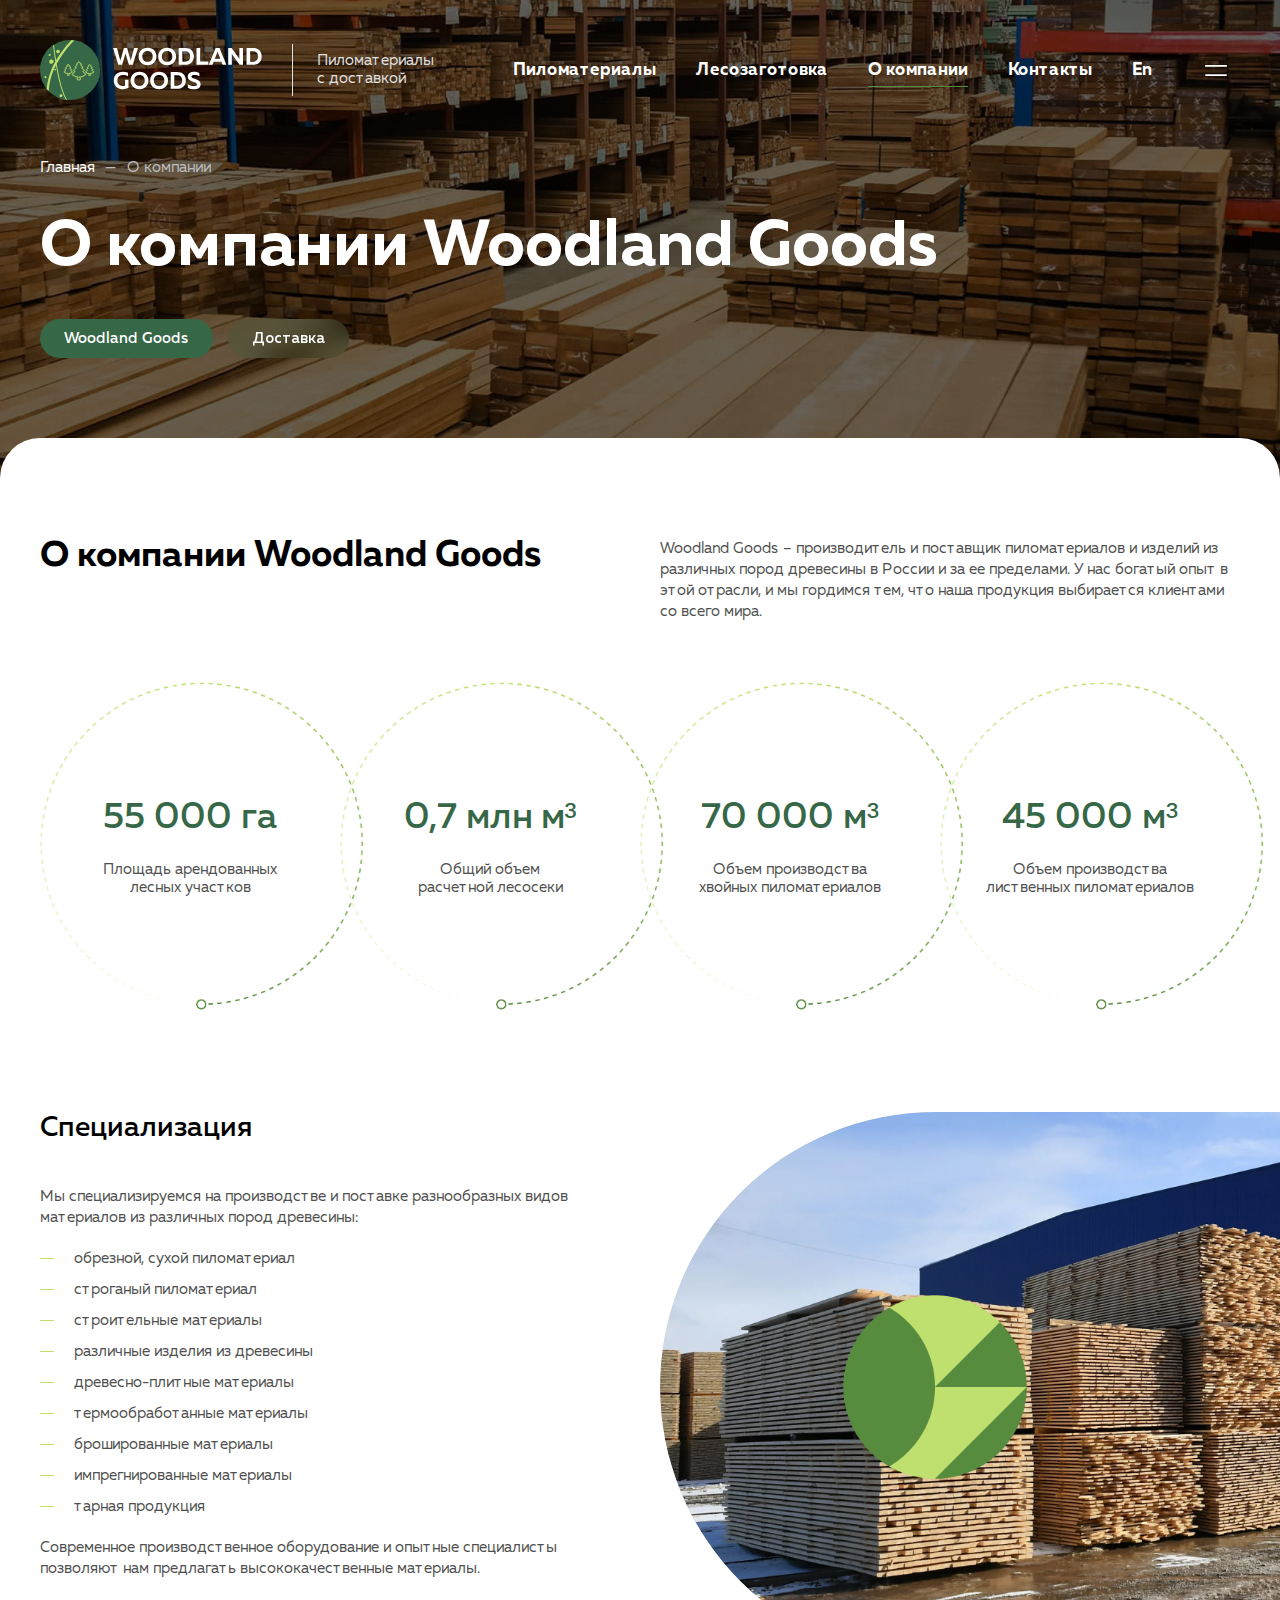
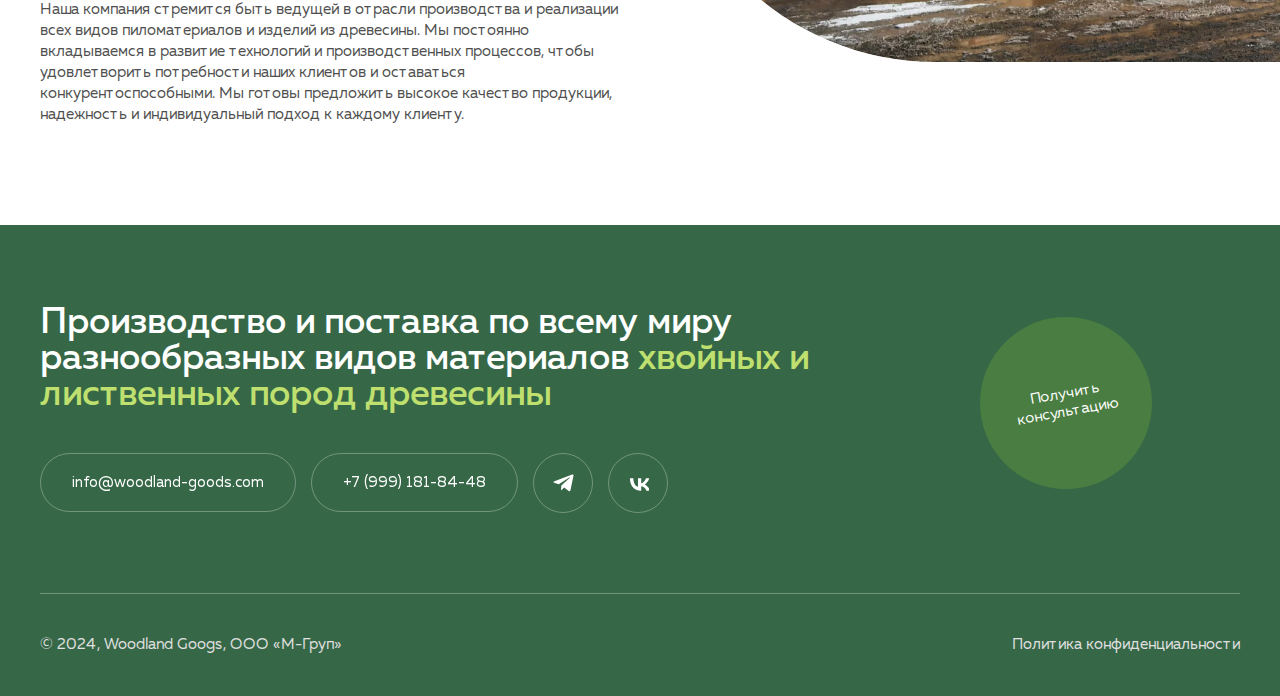
==== commit e3cc5214: "Update" ====
--- a/about.html
+++ b/about.html
@@ -146,28 +146,36 @@
 						</div>
 
 						<div class="row">
-							<div class="item">
+							<div class="item animate">
 								<div class="val">55 000 га</div>
 
 								<div class="desc">Площадь арендованных<br> лесных участков</div>
-							</div>
-
-							<div class="item">
+
+								<img src="images/bg_about_info_item.png" alt="" class="bg">
+							</div>
+
+							<div class="item animate">
 								<div class="val">0,7 млн м³</div>
 
 								<div class="desc">Общий объем<br> расчетной лесосеки</div>
-							</div>
-
-							<div class="item">
+
+								<img src="images/bg_about_info_item.png" alt="" class="bg">
+							</div>
+
+							<div class="item animate">
 								<div class="val">70 000 м³</div>
 
 								<div class="desc">Объем производства<br> хвойных пиломатериалов</div>
-							</div>
-
-							<div class="item">
+
+								<img src="images/bg_about_info_item.png" alt="" class="bg">
+							</div>
+
+							<div class="item animate">
 								<div class="val">45 000 м³</div>
 
 								<div class="desc">Объем производства<br> лиственных пиломатериалов</div>
+
+								<img src="images/bg_about_info_item.png" alt="" class="bg">
 							</div>
 						</div>
 					</div>
--- a/css/styles.css
+++ b/css/styles.css
@@ -250,7 +250,7 @@
     overflow: clip;
     flex-direction: column;
 
-    min-width: 375px;
+    min-width: 360px;
     min-height: 100%;
 
     background: var(--bg);
@@ -1623,7 +1623,16 @@
 {
     line-height: 120%;
 
-    padding: 164px 80px;
+    position: relative;
+
+    display: flex;
+    align-content: center;
+    align-items: center;
+    flex-wrap: wrap;
+    justify-content: center;
+
+    height: 448px;
+    padding: 80px;
 
     text-align: center;
 
@@ -1637,9 +1646,62 @@
     font-weight: 500;
     line-height: 120%;
 
+    position: relative;
+    z-index: 3;
+
+    width: 100%;
     margin-bottom: 20px;
 
     color: #366747;
+}
+
+
+.about_info .item .bg
+{
+    position: absolute;
+    z-index: 1;
+    top: 0;
+    left: 0;
+
+    display: block;
+
+    width: calc(100% + 23px);
+    height: 100%;
+
+    transition: .25s linear;
+    transform: rotate(-30deg);
+    pointer-events: none;
+
+    opacity: 0;
+}
+
+
+.about_info .item:nth-child(1) .bg
+{
+    transition-delay: .1s;
+}
+
+.about_info .item:nth-child(2) .bg
+{
+    transition-delay: .25s;
+}
+
+.about_info .item:nth-child(3) .bg
+{
+    transition-delay: .4s;
+}
+
+.about_info .item:nth-child(4) .bg
+{
+    transition-delay: .55s;
+}
+
+
+.about_info .item.animated .bg
+{
+    transform: rotate(0);
+
+    opacity: 1;
 }
 
 
--- a/css/response_1899.css
+++ b/css/response_1899.css
@@ -266,7 +266,8 @@
 
     .about_info .item
     {
-        padding: 120px 50px;
+        height: 368px;
+        padding: 50px;
     }
 
 
--- a/css/response_1439.css
+++ b/css/response_1439.css
@@ -267,7 +267,8 @@
     ----------------*/
     .about_info .item
     {
-        padding: 100px 40px;
+        height: 330px;
+        padding: 40px;
     }
 
 
--- a/css/response_1279.css
+++ b/css/response_1279.css
@@ -212,7 +212,14 @@
     ----------------*/
     .about_info .item
     {
-        padding: 72px 24px;
+        height: 268px;
+        padding: 24px;
+    }
+
+
+    .about_info .item .bg
+    {
+        width: calc(100% + 16px);
     }
 
 
--- a/css/response_1023.css
+++ b/css/response_1023.css
@@ -80,14 +80,29 @@
     /*----------------
         About info
     ----------------*/
+    .about_info .row
+    {
+        margin-left: -30px;
+    }
+
+
     .about_info .row > *
     {
-        width: 50%;
-    }
+        width: calc(50% - 30px);
+        margin-left: 30px;
+    }
+
 
     .about_info .item
     {
-        padding: 72px 30px;
+        height: 340px;
+        padding: 30px;
+    }
+
+
+    .about_info .item .bg
+    {
+        width: 100%;
     }
 
 
@@ -312,6 +327,14 @@
     }
 
 
+    footer .consult_btn:hover
+    {
+        transform: none;
+
+        background: #578c3e;
+    }
+
+
     footer .bottom
     {
         margin-top: 60px;
--- a/css/response_767.css
+++ b/css/response_767.css
@@ -161,7 +161,8 @@
     ----------------*/
     .about_info .item
     {
-        padding: 60px 15px;
+        height: 200px;
+        padding: 30px 15px;
     }
 
 
--- a/css/response_479.css
+++ b/css/response_479.css
@@ -10,6 +10,12 @@
     }
 
 
+    .cont
+    {
+        padding: 0 24px;
+    }
+
+
     .block
     {
         margin-bottom: 60px;
@@ -36,6 +42,18 @@
     /*------------
         Header
     ------------*/
+    header
+    {
+        z-index: 102;
+    }
+
+
+    .lock header
+    {
+        pointer-events: none;
+    }
+
+
     header .logo img
     {
         height: 40px;
@@ -46,8 +64,8 @@
     {
         font-size: 10px;
 
-        margin-left: 15px;
-        padding: 2px 0 2px 15px;
+        margin-left: 10px;
+        padding: 2px 0 2px 10px;
     }
 
 
@@ -55,7 +73,18 @@
     {
         width: 40px;
         height: 40px;
-        margin-right: -10px;
+
+        transition: .2s linear;
+    }
+
+
+    header .menu_btn.active
+    {
+        visibility: hidden;
+
+        pointer-events: none;
+
+        opacity: 0;
     }
 
 
@@ -71,7 +100,7 @@
 
     .sidebar_menu .close_btn
     {
-        right: 20px;
+        right: 24px;
 
         width: 40px;
         height: 40px;
@@ -137,11 +166,34 @@
     /*----------------
         About info
     ----------------*/
+    .about_info .row
+    {
+        justify-content: center;
+
+        margin-bottom: -24px;
+        margin-left: 0;
+    }
+
+
+    .about_info .row > *
+    {
+        width: 300px;
+        max-width: 100%;
+        margin-bottom: 24px;
+        margin-left: 0;
+    }
+
+
     .about_info .item
     {
-        font-size: 13px;
-
-        padding: 50px 15px;
+        height: 308px;
+        padding: 30px;
+    }
+
+
+    .about_info .item .val
+    {
+        font-size: 28px;
     }
 
 
